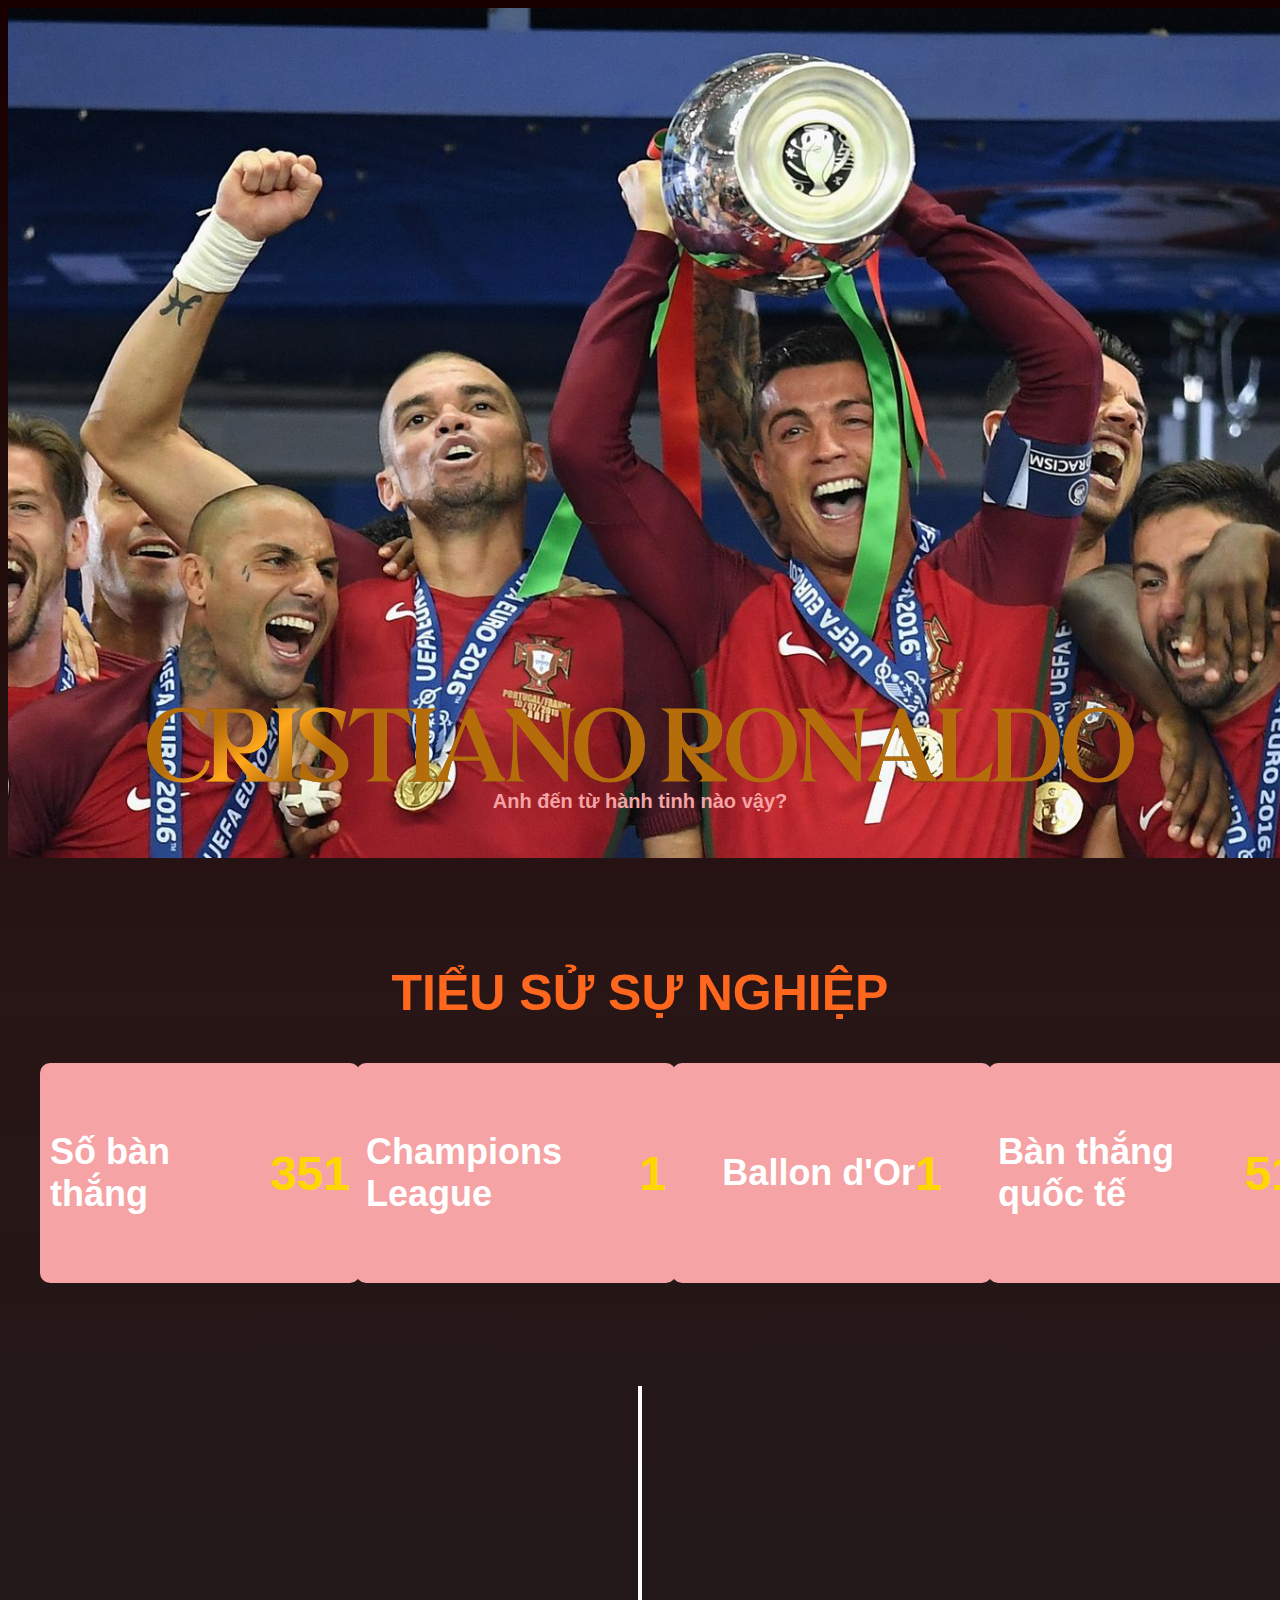
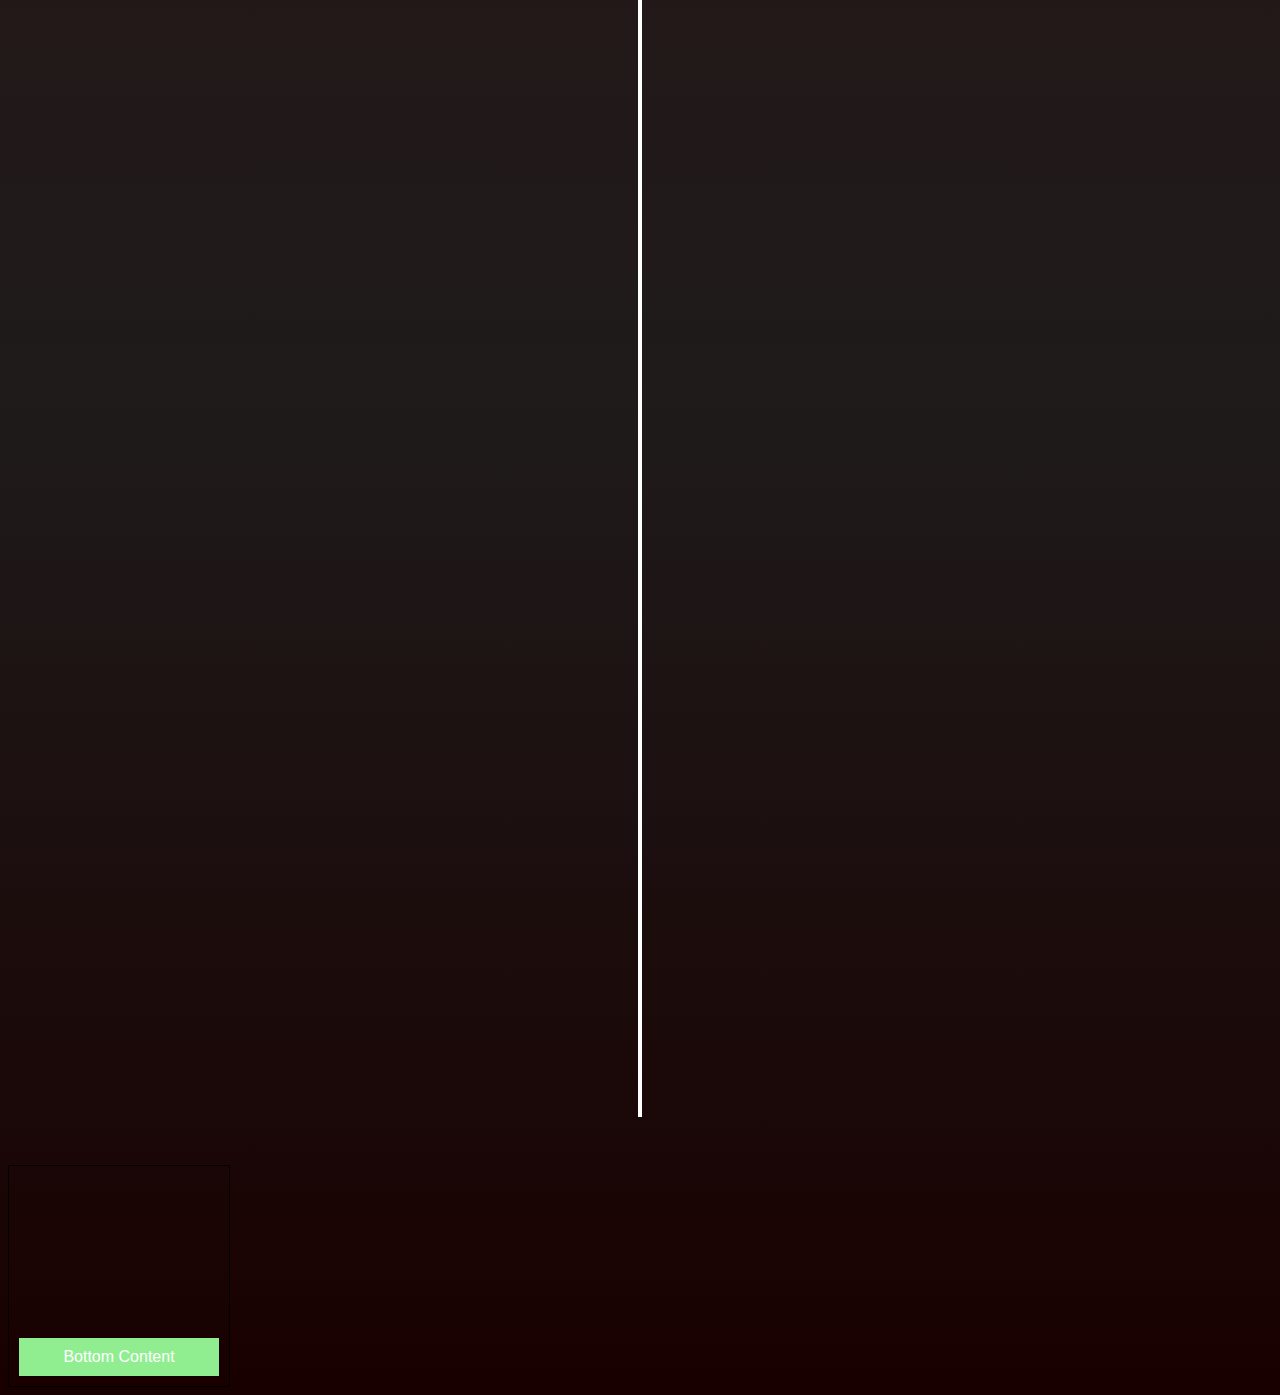
==== index.html @ df528c30 "Add files via upload" ====
<!DOCTYPE html>
<html lang="vi">
<head>
    <!--  Metadata  -->
    <meta charset="utf-8">
    <meta name="viewport" content="width=device-width,initial-scale=1,maximum-scale=1,user-scalable=0,viewport-fit=cover">
    <meta name="author" content="Thuận, Hưng">

    <!--  CSS Styling  -->
    <link rel="stylesheet" href="/Code/font.css" type="text/CSS">
    <link rel="stylesheet" href="/Code/utilities.css" type="text/CSS">
    <style>
        ::webkit-scrollbar-button {
            display: none;
        }

        ::-webkit-scrollbar-track {
            -webkit-box-shadow: inset 0 0 6px rgba(83, 83, 83, 0.07);
            background-color: #f1f1f1;
        }
        ::-webkit-scrollbar {
            width: 7px;
            background-color: #f1f1f1;
        }
        ::-webkit-scrollbar-thumb {
            background-color: #FBAB7E;

            /* Lựa màu trên https://www.grabient.com/ */
            border-radius: 5px;
            border: 2px solid #f1f1f1;
        }
        ::-webkit-scrollbar-thumb:hover {
            background-image: linear-gradient(62deg, #FBAB7E 0%, #F7CE68 100%);
        }
        :root {
            --bg-primary: rgb(25, 0, 0);
            --text-primary: rgb(255, 255, 255);
            --font-color: rgb(242, 217, 217);
            --font-color-2: #f5a3a5;
            --illust-color: #a3a3f5;
            --tertiary-color: rgb(92, 10, 12);
            --shadow: rgb(40, 21, 21);
            background: linear-gradient(var(--bg-primary),var(--shadow),rgb(31, 27, 27), var(--bg-primary));
            background-size: cover;
            background-repeat: no-repeat;
            font-family: 'Segoe UI', Tahoma, Geneva, Verdana, sans-serif;
            color: var(--text-primary);
            margin: 0;
            padding: 0;
        }
        /* WORK IN PROGRESS */
        /* @media (max-width: 768px) {} */
    </style>
    <link rel="stylesheet" href="/Code/header.css" type="text/CSS">
    <link rel="stylesheet" href="/Code/stats.css" type="text/CSS">
    <link rel="stylesheet" href="/Code/timeline.css" type="text/CSS">

    <!--  Javascript -->    

    <!--  Title decoration  -->
    <title>CR7 HALL OF FAME</title>
    <link rel="icon" href="/Components/UR Cristiano Ronaldo.svg" type="images/x-icon">
</head>
<body>
    <header class="header">
        <img class="background_header" src="/Components/cristiano-ronaldo-portugal-france-euro-2016-final_3741701.jpg" alt="" width="" height="850px">
        <div class="shiny_text smooth" style="font-family: Stangith;">CRISTIANO RONALDO</div>
        <h3 class="description_header smooth">Anh đến từ hành tinh nào vậy?</h3>
        <!-- bỏ vì xấu -->
        <!-- <img class="ronaldo_header_1" src="/Components/ronaldo_realmadrid_nobackground.png" alt="">
        <img class="ronaldo_header_2" src="/Components/ronaldo_juventus_toppage_nobackground.png" alt="">
        <img class="ronaldo_header_3" src="/Components/ronaldo-manu-halfbody.png" alt="" height="650px" width=""> -->
    </header>
    <main>
        <section class="stats-container">
            <h2 style="text-align: center; color: #ff671f; font-size: 50px;">TIỂU SỬ SỰ NGHIỆP</h2>
            <div class="stats-grid">
                <div class="stat-card">
                <div class="stat-card-inner">
                    <div class="stat-card-front">
                        <h2 class="stat-description">Số bàn thắng</h2>
                        <div class="stat-number" data-target="924">0</div>
                    </div>
                    <div class="stat-card-back">
                        <h2 class="stat-description">Số kiến tạo</h2>
                        <div class="stat-number" data-target="257">0</div>
                    </div>
                </div></div>
                <div class="stat-card">
                <div class="stat-card-inner">
                    <div class="stat-card-front">
                        <h2 class="stat-description">Champions League</h2>
                        <div class="stat-number" data-target="5">0</div>
                    </div>
                    <div class="stat-card-back">test</div>
                </div></div>
                <div class="stat-card">
                <div class="stat-card-inner">
                    <div class="stat-card-front">
                        <h2 class="stat-description">Ballon d'Or</h2>
                        <div class="stat-number" data-target="5">0</div>
                    </div>
                    <div class="stat-card-back">test</div>
                </div></div>
                <div class="stat-card">
                <div class="stat-card-inner">
                    <div class="stat-card-front">
                        <h2 class="stat-description">Bàn thắng quốc tế</h2>
                        <div class="stat-number" data-target="135">0</div>
                    </div>
                    <div class="stat-card-back">test</div>
                </div></div>
            </div>
        </section>
    
        <section class="timeline">
            <div class="timeline-item left">
                <div class="timeline-content">
                    <div class="year">2003</div>
                    <p>Kí hợp đồng với Manchester United, bắt đầu hành trình của mình tại Premier League</p>
                </div>
            </div>
            <div class="timeline-item right">
                <div class="timeline-content">
                    <div class="year">2008</div>
                    <p>Quả bóng vàng đầu tiên cùng Quỷ Đỏ, khẳng định đẳng cấp vươn tầm thế giới của anh</p>
                </div>
            </div>
            <div class="timeline-item left">
                <div class="timeline-content">
                    <div class="year">2009</div>
                    <p>Kì chuyển nhượng bạc tỷ đến Real Madrid (£80 million), những điều sau đó là <span style="color: var(--font-color-2);">lịch sử</span></p>
                </div>
            </div>
            <div class="timeline-item right">
                <div class="timeline-content">
                    <div class="year">2016</div>
                    <p>Dẫn dắt Bồ Đào Nha tiến tới chức vô địch Euro với vai trò người tiên phong của đội</p>
                </div>
            </div>
            <div class="timeline-item left">
                <div class="timeline-content">
                    <div class="year">2018</div>
                    <p>Chuyển nhượng đến Juventus và hành trình thống trị Serie A của anh Bảy</p>
                </div>
            </div>
            <div class="timeline-item right">
                <div class="timeline-content">
                    <div class="year">2021</div>
                    <p>Cuộc tái ngộ cảm động ở mái nhà xưa Manchester United (hơi xui cho anh vì gặp ngay thằng 10 hói)</p>
                </div>
            </div>
            <div class="timeline-item left">
                <div class="timeline-content">
                    <div class="year">2023</div>
                    <p>Tham gia Al-Nassr FC ở giải Saudi Pro League, trở thành cầu thủ được trả lương cao nhất lịch sử</p>
                </div>
            </div>
        </section>

        </section>
        <section class="highlights">

        </section>
        <section class="main">
            <section class="counter">
                <div style="display: flex; flex-direction: column; 
                            justify-content: flex-end; 
                            border: 1px solid black; 
                            height: 200px; width: 200px; padding: 10px;">
                    <div style="background-color: lightgreen; 
                                padding: 10px; text-align: center;">
                        Bottom Content
                    </div>
                </div>
            </section>
        </section>

          
    </main>
    <footer>

    </footer>
    <script>
        // Animate statistics
        const statNumbers = document.querySelectorAll('.stat-number');
        
        statNumbers.forEach(stat => {
            const target = parseInt(stat.getAttribute('data-target'));
            const duration = 2000; // 2 seconds
            const steps = 50;
            const increment = target / steps;
            let current = 0;
            
            const updateCounter = () => {
                if (current < target) {
                    current += increment;
                    stat.textContent = Math.floor(current);
                    setTimeout(updateCounter, duration / steps);
                } else {
                    stat.textContent = target;
                }
            };
            
            updateCounter();
        });

        // Timeline animation on scroll
        const timelineItems = document.querySelectorAll('.timeline-item');

        const isElementInViewport = (el) => {
            const rect = el.getBoundingClientRect();
            return (
                rect.top >= 0 &&
                rect.left >= 0 &&
                rect.bottom <= (window.innerHeight || document.documentElement.clientHeight) &&
                rect.right <= (window.innerWidth || document.documentElement.clientWidth)
            );
        };

        const handleScroll = () => {
            timelineItems.forEach(item => {
                if (isElementInViewport(item)) {
                    item.classList.add('visible');
                }
            });
        };

        window.addEventListener('scroll', handleScroll);
        handleScroll(); // Initial check
    </script>
</body>
</html>
---- Code/font.css ----
.smooth {
    -webkit-font-smoothing: antialiased;
}

.bold {
    font-weight: bold;
}

@font-face { font-family: Stangith; src: url('/Components/Fonts/Stangith/stangith.otf'); }
@font-face { font-family: Branch; src: url('/Components/Fonts/Branch/Branch.otf'); }
@font-face { font-family: Ficoria; src: url('/Components/Fonts/Ficoria/Ficoria.otf'); }
---- Code/utilities.css ----
.fullsize {
    position: absolute;
    top: 0;
    left: 0;
    display: block;
    width: 100%;
}
---- Code/header.css ----
.header {
  width: auto;
  display: flex;
  position: relative;
  /* background: linear-gradient(var(--bg-primary),var(--shadow),rgb(31, 27, 27), var(--bg-primary)); */
  /* border: 4px solid yellow; */

  /* background: url(/Components/ronaldo_portugal_1.jpg);
  animation: appear;
  animation-duration: 10s; */
}

.background_header {
  animation: appear;
  animation-duration: 10s;
  z-index: -1;


  background-color: rgba(0, 0, 0, 0.5);

}
@keyframes appear {
  0% {
    opacity: 0;
  }
  100% {
    opacity: 1;
  }
}

.shiny_text {
  z-index: 6;
  position: absolute;
  bottom: 5%;
  width: 100%;
  text-align: center;
  /* border: 4px solid green; */

  font-size: 100px;
  font-weight: 900;

  color: rgba(255, 145, 0, 0.668);
  background: #222 -webkit-gradient(
      linear,
      left top,
      right top,
      from(#222),
      to(#222),
      color-stop(0.5, #ffd555)
    ) 0 0 no-repeat;

  background-image: linear-gradient(
    -40deg,
    transparent 0%,
    transparent 40%,
    #ffd555 50%,
    transparent 60%,
    transparent 100%
  );
  background-clip: text;
  background-size: 500px;
  text-shadow: var(--shadow);


  animation: shine;
  animation-duration: 10s;
  animation-iteration-count: infinite;
}

/* Cần fix với việc thu phóng màn hình -> Animation lỗi */
@keyframes shine {
  0% {
    background-position: -150px;
  }
  100% {
    background-position: 1200px;
  }
}

.description_header {
  z-index: 1;
  position: absolute;
  bottom: 3%;
  width: 100%;
  text-align: center;

  color: var(--font-color-2);

  font-size: 20px;
  font-weight: 900;
}

/* Chưa đồng bộ khi thu phóng màn hình -> Thêm media hoặc chuyển toàn bộ về Grid */
/* Chắc là bỏ idea này ha, nhìn xấu vcl */
.ronaldo_header_1 {
  z-index: 0;
  position: absolute;
  bottom: 10%;
  right: 12%;
  border: 4px solid red;
}

.ronaldo_header_2 {
  z-index: 1;
  position: absolute;
  bottom: 5%;
  left: 5%;
  border: 4px solid blue;
  rotate: -10deg;
}

.ronaldo_header_3 {
  z-index: 2;
  position: absolute;
  bottom: 0%;
  left: 10%;
  border: 4px solid rgb(0, 255, 17);
}
---- Code/stats.css ----
.stats-container {
    padding: 4rem 2rem;
    max-width: 1200px;
    min-height: 300px;
    margin: 0 auto;
}

.stats-grid {
    display: grid;
    grid-template-columns: repeat(auto-fit, minmax(250px, 1fr));
    gap: 4rem;
    margin-top: 2rem;
}

stat-card {
    width: 300px;
    height: 200px;
    perspective: 1000px;
}

.stat-card-inner {
    width: 100%;
    height: 100%;
    position: relative;
    transform-style: preserve-3d;
    transition: transform 0.999s;
}

.stat-card:hover .stat-card-inner {
    transform: rotateY(180deg);
}

.stat-card-front,
.stat-card-back {
    position: absolute;
    width: 300px;
    height: 200px;
    backface-visibility: hidden;
}

.stat-card-front {
    background-color: #f5a3a5;
    color: #fff;
    display: flex;
    align-items: center;
    border: 10px solid #f5a3a5;
    border-radius: 10px;
    justify-content: center;
    font-size: 24px;
    transform: rotateY(0deg);
}

.stat-card-back {
    background-color: #a3a3f5;
    color: #fff;
    display: block;
    align-items: center;
    border: 10px solid #a3a3f5;
    border-radius: 10px;
    justify-content: center;
    font-size: 24px;
    transform: rotateY(180deg);
}

.stat-number {
    font-size: 3rem;
    font-weight: bold;
    margin: 1rem 0;
    color: gold;
}
---- Code/timeline.css ----
.timeline {
    padding: 4rem 2rem;
    max-width: 1000px;
    margin: 0 auto;
    position: relative;
}

.timeline::after {
    content: '';
    position: absolute;
    width: 4px;
    background-color: white;
    top: 0;
    bottom: 0;
    left: 50%;
    margin-left: -2px;
    height: 90%;
    margin-top: 100px;
}

.timeline-item {
    padding: 10px 40px;
    position: relative;
    width: 50%;
    opacity: 0;
    transform: translateX(-50px);
    transition: all 0.5s;
}

.timeline-item::after {
    content: '';
    position: absolute;
    width: 25px;
    height: 25px;
    right: -17px;
    background-color: white;
    border: 4px solid #FF9F55;
    top: 15px;
    border-radius: 50%;
    z-index: 1;
}

.timeline-item.left {
    left: -80px;
}

.timeline-item.right {
    left: 49%;
}

.timeline-item.right::after {
    left: -8px;
}

.timeline-item.visible {
    opacity: 1;
    transform: translateX(0);
}

.timeline-content {
    padding: 20px 30px;
    background: rgba(255, 255, 255, 0.1);
    position: relative;
    border-radius: 10px;
    transition: all 0.3s;
}

.timeline-content:hover {
    background: rgba(255, 255, 255, 0.2);
    transform: scale(1.03);
}

.year {
    font-size: 2.5rem;
    font-weight: bold;
    color: #FF9F55;
    margin-bottom: 0.5rem;
    transition: all 0.3s;
}

.timeline-content:hover .year {
    transform: scale(1.1);
    color: #FFB366;
}

.timeline-content p {
    font-size: 1.1rem;
    line-height: 1.5;
}

/* Responsive Timeline */
@media screen and (max-width: 768px) {
    .timeline::after {
        left: 31px;
    }

    .timeline-item {
        width: 100%;
        padding-left: 70px;
        padding-right: 25px;
    }

    .timeline-item.right {
        left: 0;
    }

    .timeline-item.left::after,
    .timeline-item.right::after {
        left: 15px;
    }
}
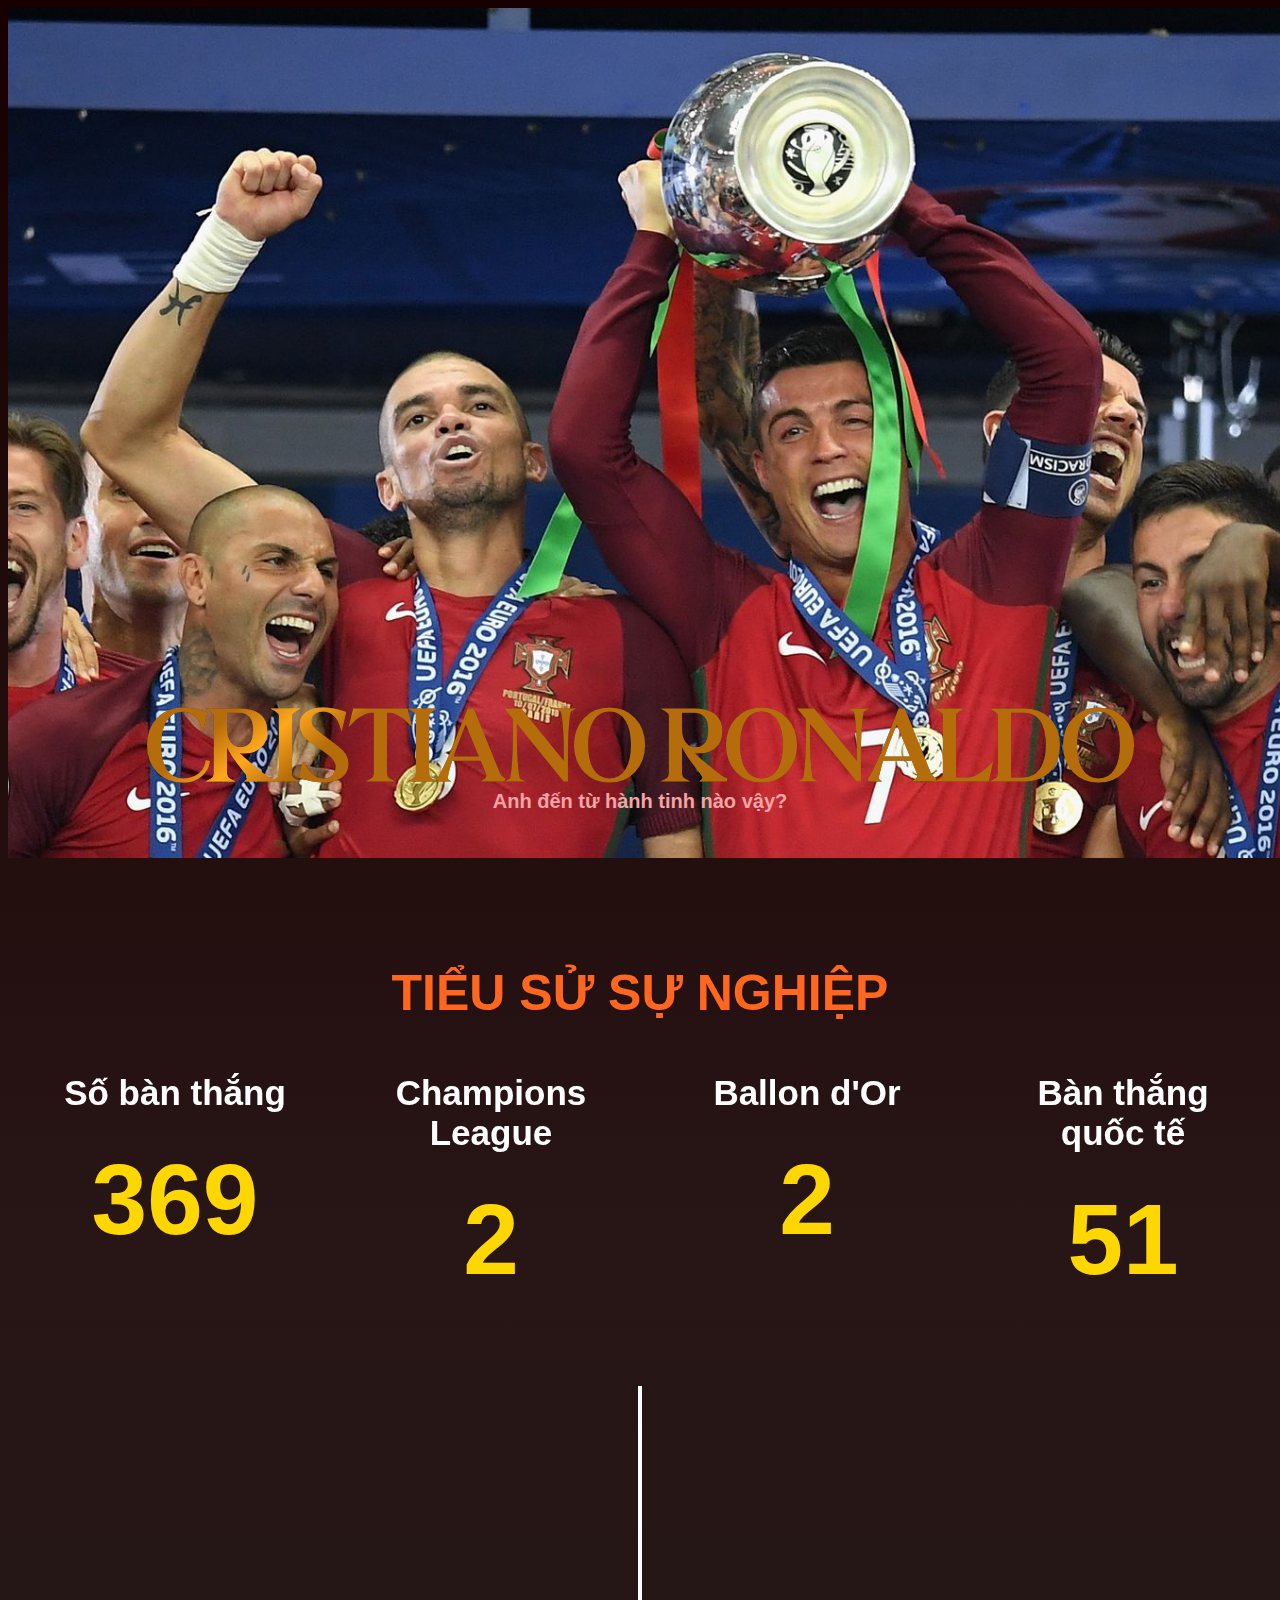
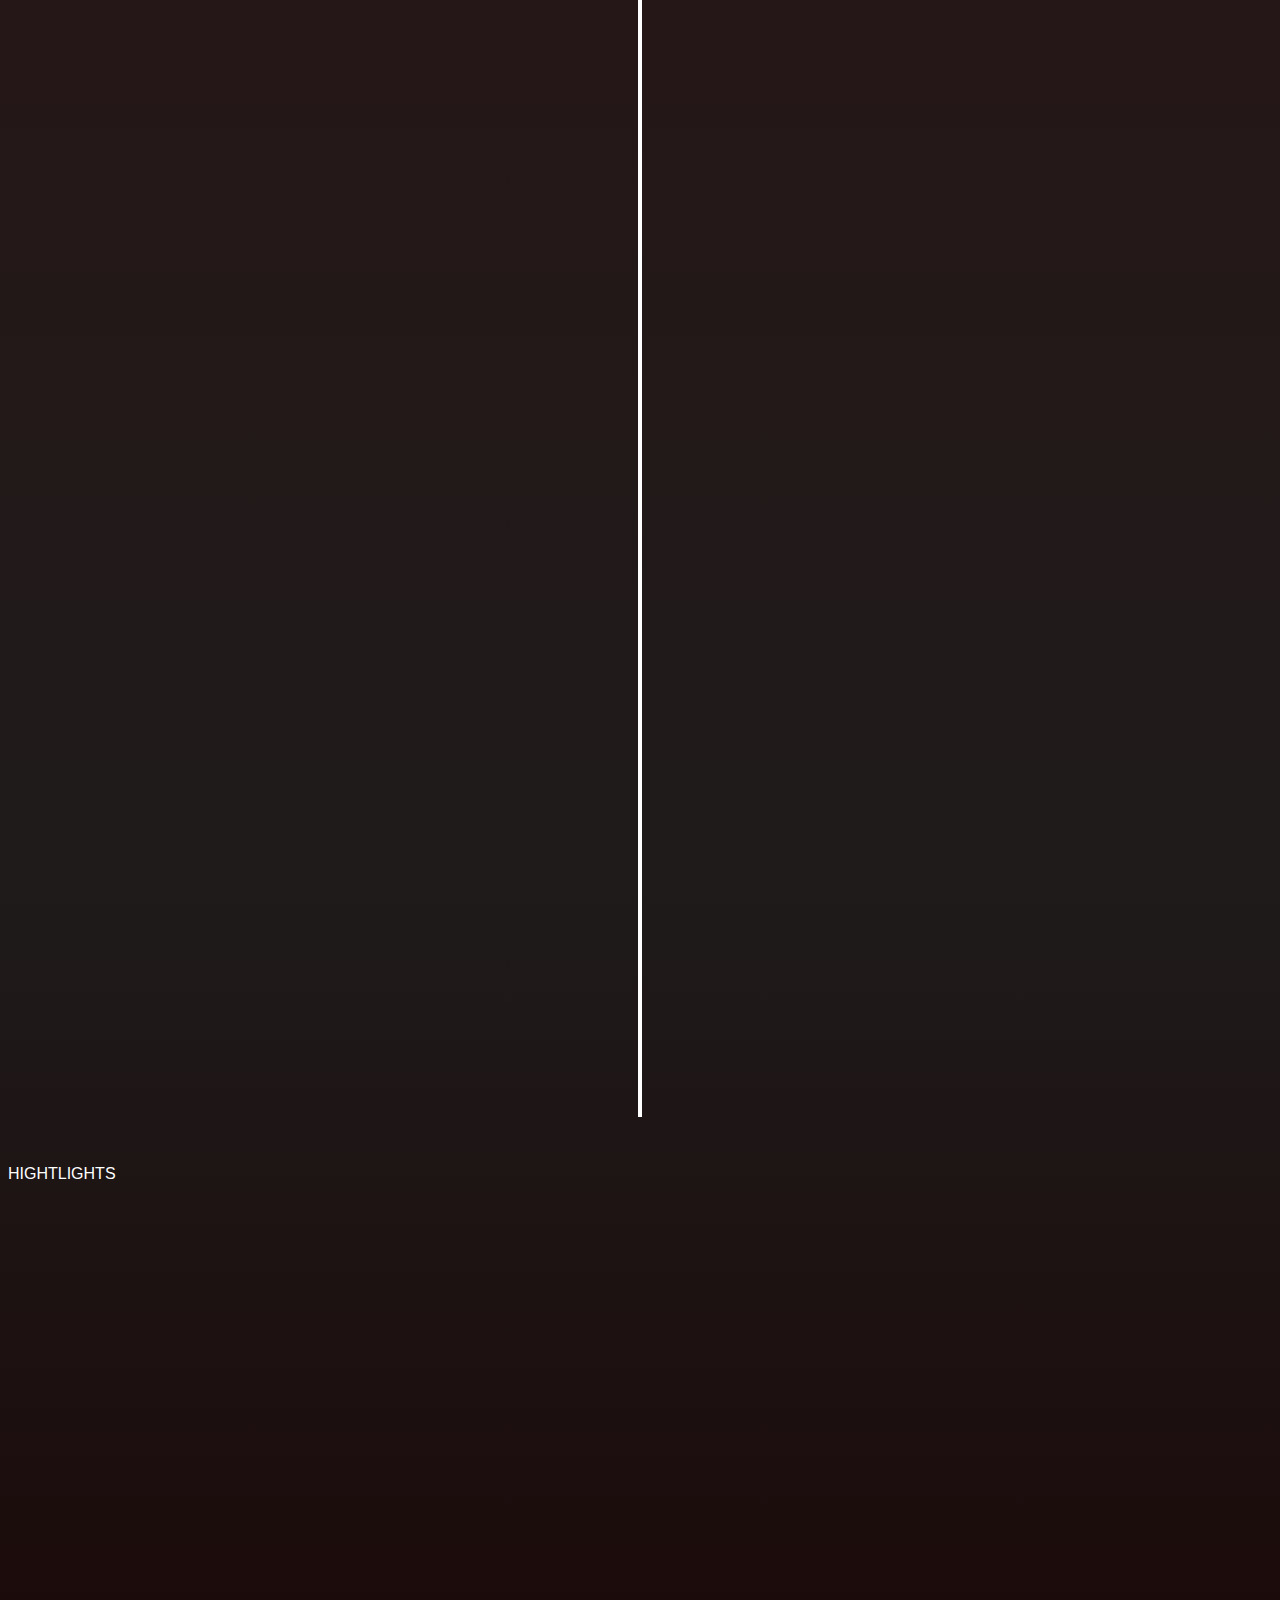
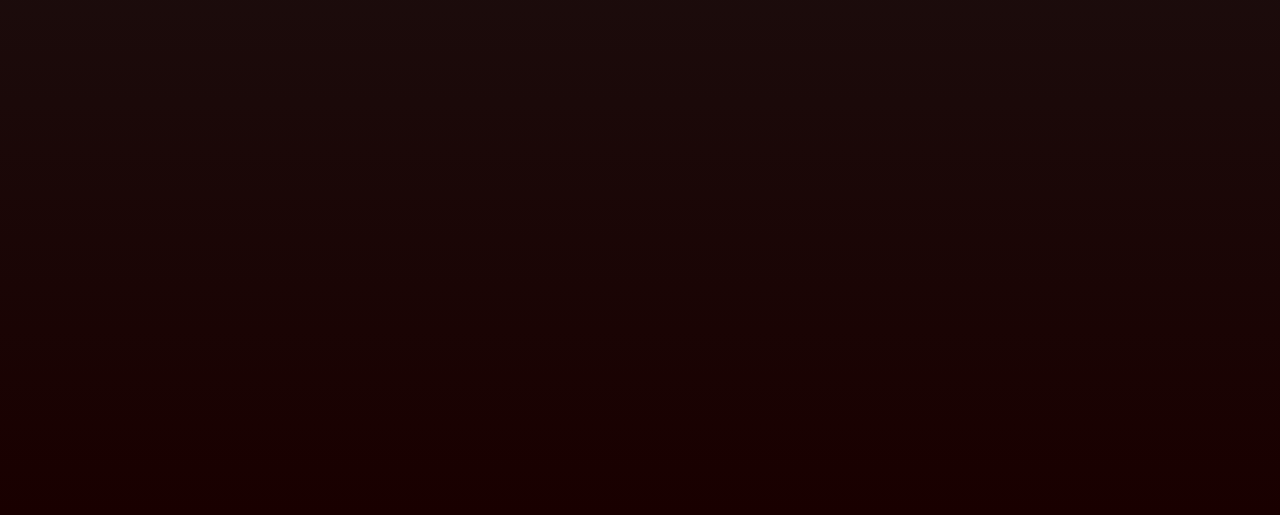
==== commit 9db069e3: "Thêm phần video, thêm thông tin card" ====
--- a/index.html
+++ b/index.html
@@ -54,8 +54,7 @@
     <link rel="stylesheet" href="/Code/header.css" type="text/CSS">
     <link rel="stylesheet" href="/Code/stats.css" type="text/CSS">
     <link rel="stylesheet" href="/Code/timeline.css" type="text/CSS">
-
-    <!--  Javascript -->    
+    <link rel="stylesheet" href="/Code/slider.css" type="text/CSS">
 
     <!--  Title decoration  -->
     <title>CR7 HALL OF FAME</title>
@@ -92,7 +91,10 @@
                         <h2 class="stat-description">Champions League</h2>
                         <div class="stat-number" data-target="5">0</div>
                     </div>
-                    <div class="stat-card-back">test</div>
+                    <div class="stat-card-back">
+                        <h2 class="stat-description">Số Hattrick</h2>
+                        <div class="stat-number" data-target="66">0</div>                        
+                    </div>
                 </div></div>
                 <div class="stat-card">
                 <div class="stat-card-inner">
@@ -100,7 +102,10 @@
                         <h2 class="stat-description">Ballon d'Or</h2>
                         <div class="stat-number" data-target="5">0</div>
                     </div>
-                    <div class="stat-card-back">test</div>
+                    <div class="stat-card-back">
+                        <h2 class="stat-description">Số bàn đá phạt</h2>
+                        <div class="stat-number" data-target="64">0</div>
+                    </div>
                 </div></div>
                 <div class="stat-card">
                 <div class="stat-card-inner">
@@ -108,7 +113,10 @@
                         <h2 class="stat-description">Bàn thắng quốc tế</h2>
                         <div class="stat-number" data-target="135">0</div>
                     </div>
-                    <div class="stat-card-back">test</div>
+                    <div class="stat-card-back">
+                        <h2 class="stat-description">Đánh đầu</h2>
+                        <div class="stat-number" data-target="154">0</div>
+                    </div>
                 </div></div>
             </div>
         </section>
@@ -162,21 +170,27 @@
         <section class="highlights">
 
         </section>
-        <section class="main">
-            <section class="counter">
-                <div style="display: flex; flex-direction: column; 
-                            justify-content: flex-end; 
-                            border: 1px solid black; 
-                            height: 200px; width: 200px; padding: 10px;">
-                    <div style="background-color: lightgreen; 
-                                padding: 10px; text-align: center;">
-                        Bottom Content
-                    </div>
-                </div>
-            </section>
-        </section>
-
-          
+        <section class="highlights">
+            <div class="slider-container">
+                <div class="indicator">HIGHTLIGHTS</div>
+                <div class="slider">
+                    <div class="slide"><video src="/Components/Highlights/CR7_WebsiteHighlights-Sporting_desktop.mp4" muted loop></video></div>
+                    <div class="slide"><video src="/Components/Highlights/CR7_WebsiteHighlights-ManUtd_desktop.mp4" muted loop></video></div>
+                    <div class="slide"><video src="/Components/Highlights/CR7_WebsiteHighlights-RealMadrid_desktop.mp4" muted loop></video></div>
+                    <div class="slide"><video src="/Components/Highlights/CR7_WebsiteHighlights-Juventus_desktop.mp4" muted loop></video></div>
+                    <div class="slide"><video src="/Components/Highlights/CR7_WebsiteHighlights-AlNassr_desktop.mp4" muted loop></video></div>
+                    <div class="slide"><video src="/Components/Highlights/CR7_WebsiteHighlights-Portugal_desktop.mp4" muted loop></video></div>
+                </div>
+                <div class="custom-scrollbar">
+                    <div class="scroll-indicator active"></div>
+                    <div class="scroll-indicator"></div>
+                    <div class="scroll-indicator"></div>
+                    <div class="scroll-indicator"></div>
+                    <div class="scroll-indicator"></div>
+                    <div class="scroll-indicator"></div>
+                </div>
+            </div>
+        </section>
     </main>
     <footer>
 
@@ -229,5 +243,6 @@
         window.addEventListener('scroll', handleScroll);
         handleScroll(); // Initial check
     </script>
+    <script src="/Code/slider.js"></script>
 </body>
-</html>+</html>
--- a/Code/stats.css
+++ b/Code/stats.css
@@ -33,17 +33,17 @@
 .stat-card-front,
 .stat-card-back {
     position: absolute;
-    width: 300px;
+    width: 250px;
     height: 200px;
     backface-visibility: hidden;
 }
 
 .stat-card-front {
-    background-color: #f5a3a5;
+    background-color: rgba(245, 163, 165, 0);
     color: #fff;
-    display: flex;
+    display: block;
     align-items: center;
-    border: 10px solid #f5a3a5;
+    border: 10px solid rgba(245, 163, 165, 0);
     border-radius: 10px;
     justify-content: center;
     font-size: 24px;
@@ -52,7 +52,7 @@
 
 .stat-card-back {
     background-color: #a3a3f5;
-    color: #fff;
+    color: var(--tertiary-color);
     display: block;
     align-items: center;
     border: 10px solid #a3a3f5;
@@ -67,4 +67,14 @@
     font-weight: bold;
     margin: 1rem 0;
     color: gold;
+    text-align: center;
+    font-size: 100px;
+    margin: auto;
+    bottom: 0%;
+}
+
+h2.stat-description {
+    text-align: center;
+    font-size: 35px;
+    margin-top: auto;
 }